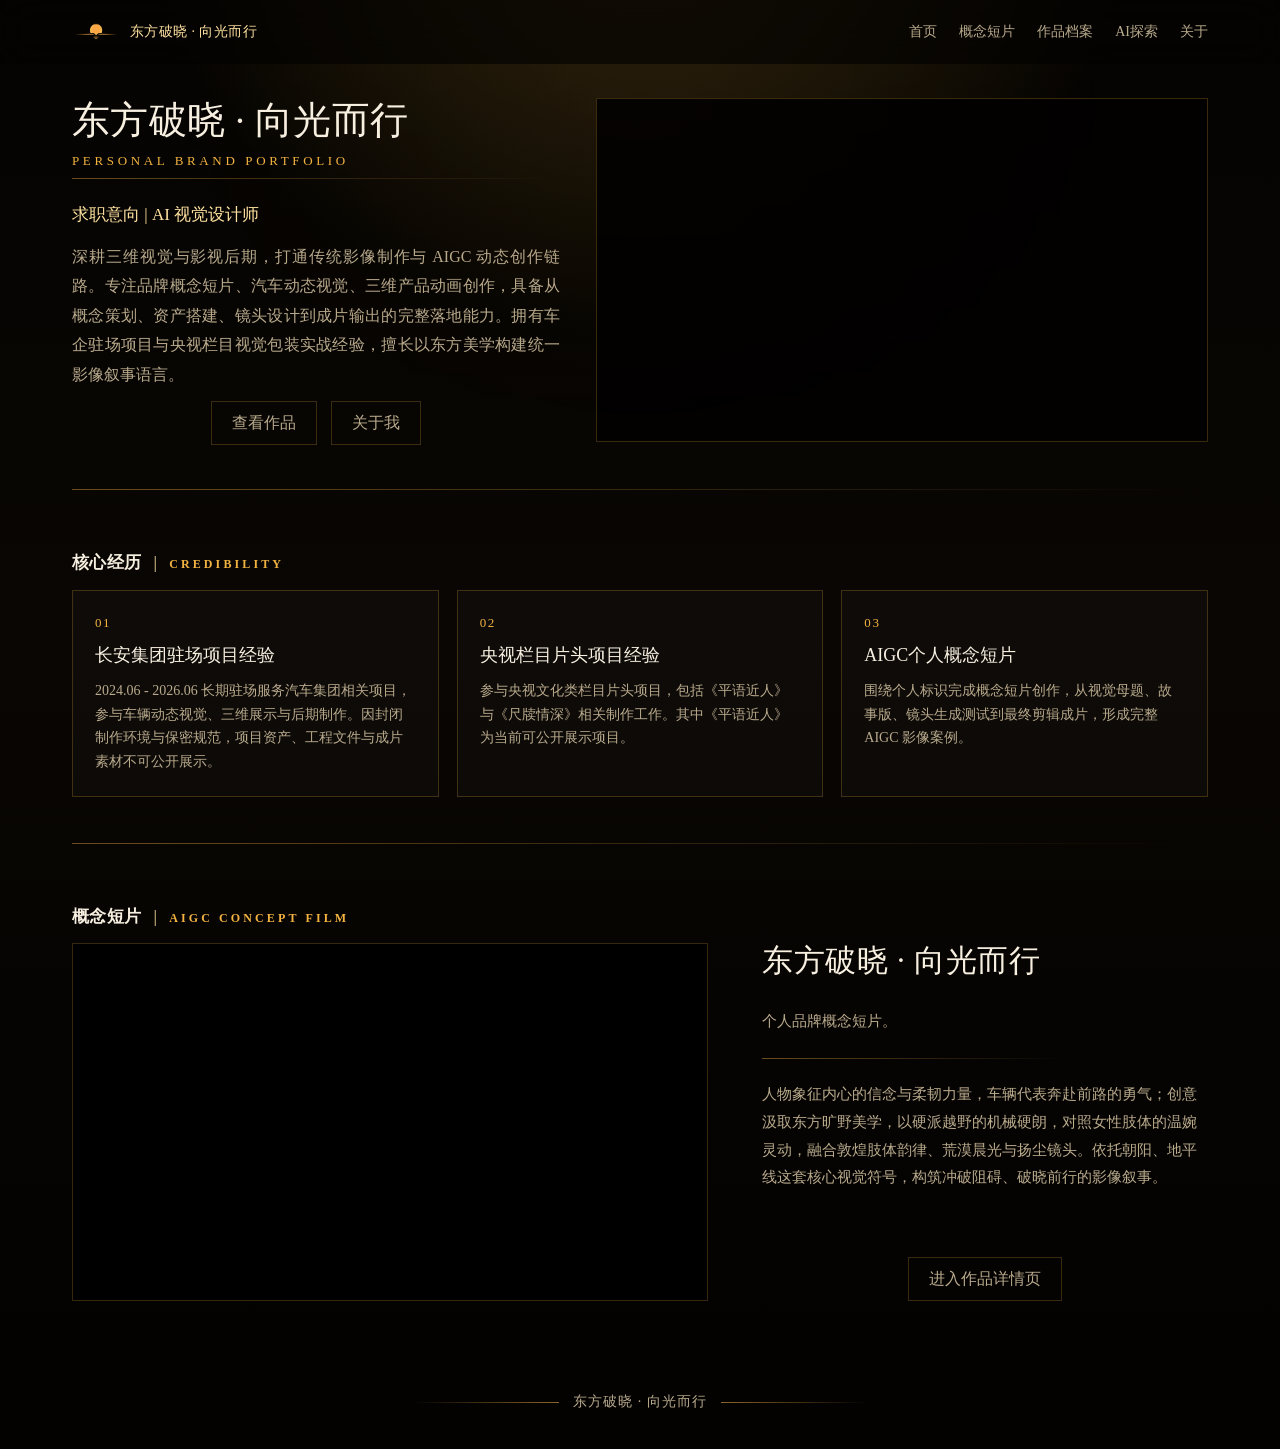
==== index.html @ c4050d62 "Deploy static portfolio site" ====
﻿<!doctype html>
<html lang="zh-CN">
  <head>
    <meta charset="UTF-8" />
    <meta name="viewport" content="width=device-width, initial-scale=1.0" />
    <title>东方破晓｜AI视觉作品集</title>
    <meta
      name="description"
      content="东方破晓 · 向光而行｜雷雨东个人求职作品集，面向 AI视觉设计、AIGC动态影像、三维产品视觉方向。"
    />
    <link rel="stylesheet" href="styles.css" />
  </head>
  <body>
    <header class="site-header">
      <nav class="nav">
        <a class="brand-mark" href="index.html">
          <img src="assets/brand/logo-nav.png" alt="东方破晓 Logo" />
          <span>东方破晓 · 向光而行</span>
        </a>
        <div class="nav-links">
          <a href="index.html">首页</a>
          <a href="dawn.html">概念短片</a>
          <a href="works.html">作品档案</a>
          <a href="ai.html">AI探索</a>
          <a href="about.html">关于</a>
        </div>
      </nav>
    </header>

    <main>
      <section class="hero home-hero">
        <div class="hero-copy">
          <div class="brand-lockup">
            <h1 class="brand-title">东方破晓 · 向光而行</h1>
            <p class="kicker title-subline">Personal Brand Portfolio</p>
          </div>
          <p class="identity">求职意向 | AI 视觉设计师</p>
          <div class="lead home-lead">
            <p>深耕三维视觉与影视后期，打通传统影像制作与 AIGC 动态创作链路。专注品牌概念短片、汽车动态视觉、三维产品动画创作，具备从概念策划、资产搭建、镜头设计到成片输出的完整落地能力。拥有车企驻场项目与央视栏目视觉包装实战经验，擅长以东方美学构建统一影像叙事语言。</p>
          </div>
          <div class="actions">
            <a class="button secondary" href="works.html">查看作品</a>
            <a class="button secondary" href="about.html">关于我</a>
          </div>
        </div>
        <div class="hero-logo brand-stage">
          <video class="brand-logo-video" src="assets/brand/logo-animation.mp4" autoplay muted loop playsinline></video>
        </div>
      </section>

      <section class="section home-divider">
        <div class="section-head home-section-head">
          <h2 class="line-title"><span>核心经历</span><b>|</b><small>CREDIBILITY</small></h2>
        </div>
        <div class="proof-grid">
          <article class="proof-card">
            <span>01</span>
            <h3>长安集团驻场项目经验</h3>
            <p>
              2024.06 - 2026.06 长期驻场服务汽车集团相关项目，参与车辆动态视觉、三维展示与后期制作。因封闭制作环境与保密规范，项目资产、工程文件与成片素材不可公开展示。
            </p>
          </article>
          <article class="proof-card">
            <span>02</span>
            <h3>央视栏目片头项目经验</h3>
            <p>
              参与央视文化类栏目片头项目，包括《平语近人》与《尺牍情深》相关制作工作。其中《平语近人》为当前可公开展示项目。
            </p>
          </article>
          <article class="proof-card">
            <span>03</span>
            <h3>AIGC个人概念短片</h3>
            <p>
              围绕个人标识完成概念短片创作，从视觉母题、故事版、镜头生成测试到最终剪辑成片，形成完整 AIGC 影像案例。
            </p>
          </article>
        </div>
      </section>

      <section class="section home-divider">
        <div class="section-head home-section-head">
          <h2 class="line-title"><span>概念短片</span><b>|</b><small>AIGC CONCEPT FILM</small></h2>
        </div>
        <article class="main-project">
          <div class="video-frame">
            <iframe
              class="bili-embed"
              src="https://player.bilibili.com/player.html?bvid=BV1W7Nt6AE2j&page=1&high_quality=1&danmaku=0&autoplay=0"
              title="东方破晓 · 向光而行"
              allowfullscreen="allowfullscreen"
              scrolling="no"
              frameborder="0"
            ></iframe>
          </div>
          <div class="main-project-copy">
            <h3>东方破晓 · 向光而行</h3>
            <div class="main-project-text">
              <p>个人品牌概念短片。</p>
              <span class="copy-divider"></span>
              <p>
                人物象征内心的信念与柔韧力量，车辆代表奔赴前路的勇气；创意汲取东方旷野美学，以硬派越野的机械硬朗，对照女性肢体的温婉灵动，融合敦煌肢体韵律、荒漠晨光与扬尘镜头。依托朝阳、地平线这套核心视觉符号，构筑冲破阻碍、破晓前行的影像叙事。
              </p>
            </div>
            <a class="button secondary" href="dawn.html">进入作品详情页</a>
          </div>
        </article>
      </section>
    </main>

    <footer class="footer">东方破晓 · 向光而行</footer>
  </body>
</html>
---- styles.css ----
:root {
  --bg: #050402;
  --panel: #0d0a05;
  --panel-2: #151006;
  --text: #f7efe0;
  --muted: #b9aa8c;
  --line: rgba(224, 166, 55, 0.24);
  --line-strong: rgba(243, 179, 65, 0.58);
  --gold: #f3b341;
  --gold-2: #ffe2a0;
  --sand: #c88a3a;
  --white: #fff8eb;
  --max: 1180px;
}

* {
  box-sizing: border-box;
}

html {
  scroll-behavior: smooth;
}

body {
  margin: 0;
  color: var(--text);
  background:
    radial-gradient(circle at 50% -12%, rgba(243, 179, 65, 0.22), transparent 32rem),
    linear-gradient(180deg, #050402 0%, #090603 44%, #030201 100%);
  font-family: "Noto Serif SC", "Songti SC", "Microsoft YaHei", serif;
  letter-spacing: 0;
}

body::before {
  content: "";
  position: fixed;
  inset: 0;
  pointer-events: none;
  opacity: 0.18;
  background: radial-gradient(circle at 50% 10%, rgba(243, 179, 65, 0.12), transparent 36rem);
  mask-image: linear-gradient(to bottom, #000, transparent 76%);
}

body.soft-glow-page::after {
  content: "";
  position: fixed;
  inset: 0;
  z-index: -1;
  pointer-events: none;
  background:
    radial-gradient(circle at 28% 18%, rgba(243, 179, 65, 0.16), transparent 34rem),
    radial-gradient(circle at 72% 8%, rgba(243, 179, 65, 0.1), transparent 32rem);
  mask-image: linear-gradient(to bottom, #000, transparent 82%);
}

a {
  color: inherit;
  text-decoration: none;
}

img,
video {
  display: block;
  width: 100%;
}

iframe {
  display: block;
  width: 100%;
  border: 0;
}

.site-header {
  position: sticky;
  top: 0;
  z-index: 20;
  backdrop-filter: blur(18px);
  background: rgba(5, 4, 2, 0.72);
  border-bottom: 0;
}

.nav {
  max-width: var(--max);
  margin: 0 auto;
  padding: 18px 22px;
  display: flex;
  justify-content: space-between;
  align-items: center;
  gap: 24px;
}

.brand-mark {
  display: flex;
  align-items: center;
  gap: 10px;
  font-weight: 500;
  color: var(--gold-2);
  font-size: 14px;
  letter-spacing: 0.03em;
}

.brand-mark img {
  width: 48px;
  height: 28px;
  object-fit: contain;
}

.nav-links {
  display: flex;
  gap: 22px;
  color: var(--muted);
  font-size: 14px;
}

.nav-links a:hover {
  color: var(--gold);
}

.hero {
  max-width: var(--max);
  margin: 0 auto;
  padding: 76px 22px 54px;
  display: grid;
  grid-template-columns: minmax(0, 488px) minmax(0, 680px);
  gap: 12px;
  align-items: center;
}

.home-hero {
  min-height: auto;
  grid-template-columns: minmax(0, 488px) minmax(0, 1fr);
  gap: 36px;
  padding-top: 34px;
  padding-bottom: 44px;
  align-items: stretch;
  justify-content: stretch;
}

.home-hero .hero-logo {
  width: 100%;
  max-width: 100%;
  height: auto;
  min-height: 0;
  aspect-ratio: 16 / 9;
  align-self: start;
  justify-self: stretch;
}

.page-hero {
  max-width: var(--max);
  margin: 0 auto;
  padding: 104px 22px 72px;
}

.about-hero {
  display: grid;
  grid-template-columns: 150px minmax(0, 1fr);
  gap: 48px;
  align-items: center;
  padding-bottom: 28px;
}

.about-hero-copy {
  max-width: 980px;
  transform: translateY(18px);
}

.about-mobile-summary {
  display: none;
}

.profile-avatar {
  margin: 0;
  width: 150px;
  aspect-ratio: 5 / 7;
  border: 1px solid var(--line-strong);
  padding: 10px;
  background: transparent;
  overflow: hidden;
}

.profile-avatar img {
  width: 100%;
  height: 100%;
  object-fit: cover;
  object-position: center 12%;
  transform: scale(1.16);
  display: block;
}

.dawn-hero {
  display: grid;
  grid-template-columns: minmax(360px, 0.78fr) minmax(0, 1fr);
  gap: 52px;
  align-items: center;
}

.dawn-hero .hero-logo {
  width: 100%;
  justify-self: stretch;
}

.dawn-hero .hero-copy {
  max-width: 720px;
  height: auto;
  grid-template-rows: none;
  align-self: center;
}

.page-hero.with-mark {
  display: grid;
  grid-template-columns: minmax(0, 0.95fr) minmax(320px, 0.75fr);
  gap: 52px;
  align-items: center;
}

.page-hero .lead {
  max-width: 820px;
  font-size: 18px;
}

.hero-logo {
  border: 1px solid var(--line);
  background: #020100;
  padding: 0;
  box-shadow: none;
  display: grid;
  place-items: center;
  aspect-ratio: 16 / 9;
  overflow: hidden;
}

.hero-logo img {
  width: 72%;
  max-width: 560px;
  margin: 0 auto;
}

.brand-stage p {
  margin: 22px 0 0;
  text-align: center;
  font-size: 13px;
  color: rgba(255, 226, 160, 0.72);
}

.kicker,
.eyebrow {
  color: var(--gold);
  font-size: 13px;
  letter-spacing: 0.18em;
  text-transform: uppercase;
}

.title-subline {
  width: max-content;
  max-width: 100%;
  margin: -6px 0 0;
  letter-spacing: 0.22em;
}

.brand-lockup {
  position: relative;
  display: block;
  width: 488px;
  max-width: 100%;
  padding-bottom: 44px;
}

.brand-lockup::after {
  content: "";
  position: absolute;
  left: 0;
  right: 0;
  bottom: 8px;
  height: 1px;
  background: linear-gradient(90deg, rgba(243, 179, 65, 0.42), rgba(243, 179, 65, 0.16) 58%, transparent 100%);
}

.home-hero .title-subline {
  position: absolute;
  left: 0;
  right: 0;
  top: 56px;
  width: auto;
  margin: 0;
  padding: 0;
  border-bottom: 0;
  letter-spacing: 0.28em;
  line-height: 1;
  white-space: nowrap;
}

h1,
h2,
h3 {
  margin: 0;
  font-weight: 500;
}

h1 {
  font-size: clamp(36px, 4vw, 52px);
  line-height: 1.18;
}

.brand-title {
  display: block;
  width: 100%;
  white-space: nowrap;
  letter-spacing: 0.01em;
  font-weight: 500;
  font-size: clamp(30px, 2.95vw, 42px);
  text-align: left;
}

h1 span {
  color: var(--gold-2);
}

h2 {
  font-size: clamp(28px, 3vw, 40px);
  line-height: 1.1;
}

h3 {
  font-size: 24px;
}

p {
  color: var(--muted);
  line-height: 1.85;
}

.hero-copy {
  display: grid;
  gap: 12px;
  align-content: start;
  max-width: 488px;
  height: 100%;
  align-self: stretch;
  grid-template-rows: auto auto 1fr auto;
}

.hero-copy .lead {
  font-size: 16px;
  max-width: 488px;
  line-height: 1.68;
}

.home-lead {
  display: grid;
  align-content: start;
}

.home-lead p {
  margin: 0;
  color: var(--muted);
  line-height: 1.84;
  text-align: justify;
}

.identity {
  margin: 0;
  color: var(--gold-2);
  font-size: 17px;
}

.actions {
  display: flex;
  flex-wrap: wrap;
  justify-content: center;
  gap: 14px;
  margin-top: 0;
  align-self: end;
}

.button {
  display: inline-flex;
  min-height: 44px;
  align-items: center;
  justify-content: center;
  padding: 0 20px;
  border: 1px solid var(--line);
  color: var(--gold-2);
  background: rgba(243, 179, 65, 0.08);
  transition: transform 0.28s ease, border-color 0.28s ease, background 0.28s ease, box-shadow 0.28s ease, color 0.28s ease;
}

.button.secondary {
  color: var(--muted);
  background: transparent;
}

.button:hover {
  transform: translateY(-2px);
  color: var(--white);
  border-color: var(--line-strong);
  background:
    linear-gradient(135deg, rgba(243, 179, 65, 0.18), rgba(255, 226, 160, 0.04) 56%, rgba(243, 179, 65, 0.08));
  box-shadow: 0 14px 42px rgba(243, 179, 65, 0.08);
}

.section {
  max-width: var(--max);
  margin: 0 auto;
  padding: 46px 22px;
}

.home-divider {
  position: relative;
  padding-top: 64px;
}

.home-divider::before {
  content: "";
  position: absolute;
  top: 0;
  left: 22px;
  right: 22px;
  height: 1px;
  pointer-events: none;
  background: linear-gradient(90deg, rgba(243, 179, 65, 0.42), rgba(243, 179, 65, 0.16) 58%, transparent 100%);
}

.page-divider {
  position: relative;
  padding-top: 64px;
}

.page-divider::before,
.inline-section-divider::before {
  content: "";
  position: absolute;
  top: 0;
  height: 1px;
  pointer-events: none;
  background: linear-gradient(90deg, rgba(243, 179, 65, 0.42), rgba(243, 179, 65, 0.16) 58%, transparent 100%);
}

.page-divider::before {
  left: 22px;
  right: 22px;
}

.inline-section-divider::before {
  left: 0;
  right: 0;
}

.inline-section-divider {
  position: relative;
  height: 1px;
  margin: 46px 0 42px;
}

.compact-section {
  padding-top: 42px;
  padding-bottom: 42px;
}

.section-head {
  display: grid;
  grid-template-columns: minmax(0, 0.8fr) minmax(0, 1fr);
  gap: 38px;
  align-items: end;
  margin-bottom: 34px;
}

.home-section-head {
  display: flex;
  align-items: baseline;
  justify-content: flex-start;
  gap: 28px;
  margin-bottom: 16px;
}

.home-section-head.with-note {
  justify-content: flex-start;
}

.home-section-head p {
  margin: 0;
  max-width: 560px;
  font-size: 15px;
  line-height: 1.55;
}

.about-section {
  padding-top: 34px;
  padding-bottom: 34px;
}

.about-section .line-title {
  font-size: 19px;
}

.about-section .line-title b {
  font-size: 19px;
}

.about-section .line-title small {
  font-size: 13px;
}

.line-title {
  margin: 0;
  display: inline-flex;
  align-items: center;
  gap: 12px;
  font-size: 17px;
  line-height: 1.2;
  font-weight: 600;
  white-space: nowrap;
  letter-spacing: 0.02em;
}

.line-title b {
  color: var(--gold-2);
  font-size: 17px;
  line-height: 1.2;
  font-weight: 400;
}

.line-title small {
  color: var(--gold);
  font-size: 12px;
  font-weight: 600;
  letter-spacing: 0.26em;
  text-transform: uppercase;
  line-height: 1.2;
  transform: translateY(1px);
}

.title-with-note {
  grid-template-columns: auto minmax(0, 1fr);
}

.title-with-note > p {
  margin: 0 0 5px;
  max-width: 560px;
}

.split-title {
  display: inline-grid;
  gap: 8px;
  width: max-content;
  max-width: 100%;
  font-size: clamp(24px, 2.45vw, 32px);
  line-height: 1.12;
}

.split-title small {
  display: block;
  width: 100%;
  color: var(--gold);
  font-size: 12px;
  line-height: 1;
  font-weight: 400;
  letter-spacing: 0.42em;
  text-transform: uppercase;
}

.section-head > div:only-child {
  grid-column: 1 / -1;
}

.intro-card,
.proof-card,
.link-card,
.profile-strip {
  border: 1px solid var(--line);
  background: rgba(255, 255, 255, 0.025);
}

.project-note {
  margin-top: 22px;
  padding: 28px;
  border: 1px solid var(--line);
  background: transparent;
  position: relative;
  overflow: hidden;
}

.project-note::before {
  content: "";
  position: absolute;
  inset: 0;
  opacity: 0;
  pointer-events: none;
  background:
    linear-gradient(135deg, rgba(243, 179, 65, 0.12), transparent 58%),
    radial-gradient(circle at 18% 0%, rgba(243, 179, 65, 0.14), transparent 26rem);
  transition: opacity 0.32s ease;
}

.project-note:hover::before {
  opacity: 1;
}

.project-note > * {
  position: relative;
  z-index: 1;
}

.concept-background {
  display: block;
  margin-top: 0;
  padding: 28px;
  border: 1px solid var(--line);
  overflow: hidden;
}

.concept-background p {
  margin: 0 0 18px;
  font-size: 15px;
  line-height: 1.78;
  max-width: 1040px;
  text-align: justify;
}

.concept-background p:last-child {
  margin-bottom: 0;
}

.proof-card,
.link-card,
.profile-strip,
.work-card,
.work-text-card,
.work-media,
.wide-image,
.concept-background,
.skill,
.process-card,
.experience aside,
.experience article,
.contact-card {
  position: relative;
  overflow: hidden;
  transition: transform 0.32s ease, border-color 0.32s ease, background 0.32s ease, box-shadow 0.32s ease;
}

.proof-card::before,
.link-card::before,
.profile-strip::before,
.work-card::before,
.work-text-card::before,
.work-media::before,
.concept-background::before,
.skill::before,
.process-card::before,
.experience aside::before,
.experience article::before,
.contact-card::before {
  content: "";
  position: absolute;
  inset: 0;
  pointer-events: none;
  opacity: 0;
  background:
    linear-gradient(135deg, rgba(243, 179, 65, 0.13), rgba(255, 226, 160, 0.02) 42%, transparent 78%),
    radial-gradient(circle at 18% 0%, rgba(243, 179, 65, 0.16), transparent 34rem);
  transition: opacity 0.32s ease;
}

.proof-card::after,
.link-card::after,
.profile-strip::after,
.work-card::after,
.work-text-card::after,
.work-media::after,
.concept-background::after,
.skill::after,
.process-card::after,
.experience aside::after,
.experience article::after,
.contact-card::after {
  content: "";
  position: absolute;
  left: 22px;
  right: 22px;
  bottom: 0;
  height: 1px;
  pointer-events: none;
  opacity: 0;
  background: linear-gradient(90deg, transparent, rgba(243, 179, 65, 0.82), transparent);
  transition: opacity 0.32s ease;
}

.proof-card > *,
.link-card > *,
.profile-strip > *,
.work-card > *,
.work-text-card > *,
.work-media > *,
.concept-background > *,
.skill > *,
.process-card > *,
.experience aside > *,
.experience article > *,
.contact-card > * {
  position: relative;
  z-index: 1;
}

.proof-card:hover,
.link-card:hover,
.profile-strip:hover,
.work-card:hover,
.work-text-card:hover,
.work-media:hover,
.wide-image:hover,
.concept-background:hover,
.skill:hover,
.process-card:hover,
.experience aside:hover,
.experience article:hover,
.contact-card:hover {
  transform: translateY(-3px);
  border-color: var(--line-strong);
  background: rgba(255, 255, 255, 0.028);
  box-shadow: 0 18px 60px rgba(243, 179, 65, 0.07);
}

.proof-card:hover::before,
.link-card:hover::before,
.profile-strip:hover::before,
.work-card:hover::before,
.work-text-card:hover::before,
.work-media:hover::before,
.concept-background:hover::before,
.skill:hover::before,
.process-card:hover::before,
.experience aside:hover::before,
.experience article:hover::before,
.contact-card:hover::before,
.proof-card:hover::after,
.link-card:hover::after,
.profile-strip:hover::after,
.work-card:hover::after,
.work-text-card:hover::after,
.work-media:hover::after,
.concept-background:hover::after,
.skill:hover::after,
.process-card:hover::after,
.experience aside:hover::after,
.experience article:hover::after,
.contact-card:hover::after {
  opacity: 1;
}

.intro-card {
  padding: clamp(26px, 4vw, 44px);
}

.intro-card h2 {
  max-width: 980px;
}

.intro-card p {
  max-width: 900px;
}

.proof-grid {
  display: grid;
  grid-template-columns: repeat(3, 1fr);
  gap: 18px;
}

.proof-card {
  padding: 22px;
  min-height: 190px;
}

.proof-card h3 {
  margin-top: 12px;
  font-size: 18px;
  line-height: 1.35;
  white-space: nowrap;
}

.proof-card p {
  margin: 12px 0 0;
  font-size: 14px;
  line-height: 1.7;
}

.proof-card span,
.link-card span {
  color: var(--gold);
  font-size: 13px;
  letter-spacing: 0.12em;
  text-transform: uppercase;
}

.main-project {
  display: grid;
  grid-template-columns: minmax(0, 680px) minmax(0, 488px);
  gap: 12px;
  align-items: stretch;
}

.video-frame {
  border: 1px solid var(--line);
  background: #000;
  aspect-ratio: 16 / 9;
  overflow: hidden;
}

.main-project video {
  width: 100%;
  height: 100%;
  display: block;
  object-fit: cover;
}

.main-project .bili-embed,
.work-media .bili-embed,
.dawn-video.bili-embed {
  width: 100%;
  height: 100%;
  background: #000;
}

.main-project-copy {
  min-height: 100%;
  padding: 0 0 0 42px;
  border: 0;
  background: transparent;
  display: grid;
  grid-template-rows: auto 1fr auto;
  gap: 18px;
  align-content: stretch;
}

.main-project-copy h3 {
  font-weight: 500;
  font-size: clamp(28px, 2.45vw, 36px);
  line-height: 1.16;
  letter-spacing: 0.02em;
  white-space: nowrap;
}

.main-project-copy .title-subline {
  margin-top: -2px;
}

.main-project-copy p {
  margin: 0;
  font-size: 15px;
  line-height: 1.86;
}

.main-project-text {
  display: grid;
  gap: 22px;
  max-width: 488px;
  align-content: start;
  padding-top: 10px;
}

.copy-divider {
  display: block;
  width: 68%;
  height: 1px;
  background: linear-gradient(90deg, rgba(243, 179, 65, 0.42), rgba(243, 179, 65, 0.16) 58%, transparent 100%);
}

.project-meta {
  display: grid;
  gap: 18px;
  margin-top: 2px;
}

.project-meta p {
  display: grid;
  grid-template-columns: 72px minmax(0, 1fr);
  gap: 14px;
  align-items: baseline;
}

.project-meta strong {
  color: var(--gold);
  font-size: 13px;
  font-weight: 500;
  white-space: nowrap;
}

.project-meta span {
  color: var(--muted);
  font-size: 14px;
  line-height: 1.55;
}

.main-project-copy .button {
  justify-self: center;
  align-self: end;
}

.link-grid {
  display: grid;
  grid-template-columns: repeat(4, 1fr);
  gap: 14px;
}

.link-card {
  min-height: 164px;
  padding: 22px;
}

.link-card h3 {
  color: var(--gold);
  font-size: 18px;
  line-height: 1.3;
  white-space: nowrap;
}

.link-card p {
  margin: 12px 0 0;
  font-size: 14px;
  line-height: 1.7;
}

.link-card:hover {
  transform: translateY(-4px);
}

.profile-strip {
  display: grid;
  grid-template-columns: 0.9fr 1.35fr 0.7fr;
  gap: 24px;
  align-items: center;
  padding: 28px 32px;
}

.profile-line {
  white-space: nowrap;
}

.profile-tags {
  display: flex;
  flex-wrap: wrap;
  gap: 10px;
}

.profile-tags span {
  border: 1px solid var(--line);
  color: var(--gold-2);
  padding: 7px 10px;
  font-size: 13px;
  background: rgba(243, 179, 65, 0.035);
  transition: border-color 0.28s ease, background 0.28s ease, color 0.28s ease;
}

.profile-tags span:hover {
  border-color: var(--line-strong);
  background: rgba(243, 179, 65, 0.09);
  color: var(--white);
}

.contact-mini {
  display: grid;
  justify-items: start;
  gap: 8px;
}

.contact-mini p {
  margin: 0;
}

.feature {
  display: grid;
  grid-template-columns: minmax(0, 1.15fr) minmax(320px, 0.85fr);
  gap: 28px;
  align-items: stretch;
}

.feature video,
.feature img,
.media-frame {
  border: 1px solid var(--line);
  background: #000;
}

.feature video {
  aspect-ratio: 16 / 9;
  object-fit: cover;
}

.feature-panel {
  padding: 34px;
  background: rgba(255, 255, 255, 0.025);
  border: 1px solid var(--line);
  display: grid;
  align-content: center;
  gap: 18px;
}

.metric-row {
  display: grid;
  grid-template-columns: repeat(3, 1fr);
  gap: 12px;
}

.metric {
  border-top: 1px solid var(--line);
  padding-top: 16px;
}

.metric strong {
  display: block;
  color: var(--gold-2);
  font-size: 26px;
  font-weight: 500;
}

.asset-board-card {
  aspect-ratio: 75 / 32;
  border: 1px solid var(--line);
  padding: 0;
  background: transparent;
  overflow: hidden;
}

.logo-process-card {
  border: 1px solid var(--line);
  background: #020100;
  overflow: hidden;
}

.logo-process-card img {
  width: 100%;
  height: auto;
  display: block;
}

.asset-board-card img {
  width: 100%;
  height: 100%;
  object-fit: contain;
  background: #fff;
}

.dawn-video {
  aspect-ratio: 16 / 9;
  object-fit: contain;
}

.process-grid {
  display: grid;
  grid-template-columns: repeat(4, 1fr);
  gap: 14px;
}

.process-card {
  border: 1px solid var(--line);
  padding: 22px;
  min-height: 180px;
  background: rgba(255, 255, 255, 0.02);
}

.process-card span {
  color: var(--gold);
  font-size: 12px;
}

.work-grid {
  display: grid;
  grid-template-columns: 1fr;
  gap: 0;
}

.work-grid.two {
  grid-template-columns: 1fr;
}

.work-entry {
  display: grid;
  gap: 18px;
  padding: 0;
  margin: 0 0 52px;
}

.work-entry + .work-entry {
  position: relative;
  padding-top: 52px;
  border-top: 0;
}

.archive-manual-entry {
  position: relative;
  padding-top: 52px;
  border-top: 0;
}

.work-entry + .work-entry::before,
.archive-manual-entry::before,
.automotive-item + .automotive-item::before,
.archive-section-divider::before,
.work-grid::after,
.work-project-list::after {
  content: "";
  position: absolute;
  left: 0;
  right: 0;
  top: 0;
  height: 1px;
  pointer-events: none;
  background: linear-gradient(90deg, rgba(243, 179, 65, 0.42), rgba(243, 179, 65, 0.16) 58%, transparent 100%);
}

.archive-section-divider {
  position: relative;
  padding-top: 64px;
}

.archive-section-divider::before {
  left: 22px;
  right: 22px;
}

.work-entry:last-child,
.automotive-item:last-child {
  margin-bottom: 0;
}

.work-entry-title {
  margin: 0;
  display: inline-flex;
  align-items: baseline;
  gap: 12px;
  font-size: 20px;
  line-height: 1.2;
  font-weight: 600;
  color: var(--text);
}

.work-entry-title b {
  color: var(--gold-2);
  font-size: 20px;
  line-height: 1.2;
  font-weight: 400;
}

.work-entry-title small {
  color: var(--gold);
  font-size: 20px;
  line-height: 1.2;
  font-weight: 600;
  letter-spacing: 0;
}

.work-card {
  border: 1px solid var(--line);
  background: transparent;
}

.video-work-card {
  overflow: visible;
}

.video-copy,
.work-text-card {
  padding: 28px;
  border: 1px solid var(--line);
  background: transparent;
}

.work-text-card p {
  margin: 0;
}

.video-copy p {
  margin: 0;
  max-width: none;
}

.video-work-card::after {
  display: none;
}

.work-media::before,
.work-media::after {
  display: none;
}

.work-media:hover,
.wide-image:hover {
  background: transparent;
}

.video-work-card .work-media,
.video-work-card .work-media:hover {
  transform: none;
  border-color: transparent;
  background: #000;
  box-shadow: none;
}

.work-project-list {
  display: grid;
  gap: 0;
  margin-bottom: 0;
}

.work-grid,
.work-project-list {
  position: relative;
  padding-bottom: 52px;
}

.work-grid::after,
.work-project-list::after {
  top: auto;
  bottom: 0;
}

.automotive-item {
  display: grid;
  gap: 18px;
  padding: 0;
  margin: 0 0 52px;
}

.automotive-item + .automotive-item {
  position: relative;
  padding-top: 52px;
  border-top: 0;
}

.automotive-item .wide-image {
  width: 100%;
}

.work-media {
  position: relative;
  aspect-ratio: 16 / 9;
  overflow: hidden;
  background: transparent;
}

.video-work-card .work-media {
  border: 0;
  background: #000;
}

.work-media img,
.work-media video {
  width: 100%;
  height: 100%;
  object-fit: contain;
  display: block;
  transition: transform 0.8s ease, filter 0.8s ease;
}

.work-card:hover .work-media img,
.work-card:hover .work-media video {
  transform: scale(1.035);
  filter: saturate(1.05) contrast(1.04);
}

.work-copy {
  padding: 20px;
}

.tags {
  display: flex;
  flex-wrap: wrap;
  gap: 8px;
  margin-top: 14px;
}

.tags b {
  color: var(--gold-2);
  border: 1px solid var(--line);
  padding: 5px 8px;
  font-size: 12px;
  font-weight: 400;
}

.experience {
  display: grid;
  grid-template-columns: 0.7fr 1.3fr;
  gap: 28px;
}

.experience-stack {
  display: block;
}

.experience-stack .home-section-head {
  margin-bottom: 18px;
}

.experience-stack article + .home-section-head {
  margin-top: 68px;
}

.experience-item-divider {
  height: 1px;
  margin: 24px 0;
  background: linear-gradient(90deg, rgba(243, 179, 65, 0.42), transparent);
}

.experience aside,
.experience article,
.contact-card {
  border: 1px solid var(--line);
  padding: 28px;
  background: transparent;
}

.contact-card-row {
  display: block;
}

.contact-info-row {
  display: grid;
  grid-template-columns: repeat(4, minmax(0, 1fr));
  gap: 28px;
  align-items: center;
  justify-items: center;
}

.contact-info-row p {
  margin: 0;
  white-space: nowrap;
}

.time {
  color: var(--gold-2);
  margin-top: 6px;
}

.skill-grid {
  display: grid;
  grid-template-columns: repeat(3, 1fr);
  gap: 16px;
}

.skill {
  padding: 22px;
  border: 1px solid var(--line);
  background: transparent;
}

.gallery {
  display: grid;
  gap: 18px;
}

.wide-image {
  border: 1px solid var(--line);
  background: transparent;
  transition: transform 0.32s ease, border-color 0.32s ease, background 0.32s ease, box-shadow 0.32s ease;
}

.story-grid {
  display: grid;
  grid-template-columns: repeat(2, 1fr);
  gap: 18px;
}

.archive-gallery {
  margin-top: 0;
  grid-template-columns: 1fr;
}

.footer {
  padding: 46px 22px 38px;
  color: var(--muted);
  border-top: 0;
  display: flex;
  align-items: center;
  justify-content: center;
  gap: 14px;
  font-size: 14px;
  letter-spacing: 0.08em;
}

.footer::before,
.footer::after {
  content: "";
  display: block;
  width: 146px;
  height: 1px;
  margin: 0;
  background: linear-gradient(90deg, transparent, rgba(243, 179, 65, 0.56));
}

.footer::after {
  background: linear-gradient(90deg, rgba(243, 179, 65, 0.56), transparent);
}

@media (max-width: 900px) {
  .hero,
  .about-hero,
  .dawn-hero,
  .page-hero.with-mark,
  .main-project,
  .feature,
  .section-head,
  .experience,
  .profile-strip {
    grid-template-columns: 1fr;
  }

  .work-grid,
  .work-grid.two,
  .skill-grid,
  .process-grid,
  .story-grid,
  .concept-background,
  .proof-grid,
  .link-grid,
  .contact-card-row,
  .contact-info-row {
    grid-template-columns: 1fr;
  }

  .nav {
    align-items: flex-start;
    flex-direction: column;
  }

  .nav-links {
    flex-wrap: wrap;
  }

  .profile-avatar {
    width: min(150px, 100%);
  }

  .hero {
    padding-top: 48px;
  }
}

@media (max-width: 640px) {
  body {
    background:
      radial-gradient(circle at 50% -8%, rgba(243, 179, 65, 0.18), transparent 24rem),
      linear-gradient(180deg, #050402 0%, #090603 48%, #030201 100%);
  }

  .site-header {
    position: static;
    background: rgba(5, 4, 2, 0.94);
    backdrop-filter: none;
  }

  .nav {
    width: 100%;
    padding: 14px 20px 12px;
    gap: 12px;
  }

  .brand-mark {
    width: 100%;
    gap: 10px;
    font-size: 15px;
    line-height: 1.2;
    white-space: nowrap;
  }

  .brand-mark img {
    width: 42px;
    height: 24px;
  }

  .nav-links {
    width: 100%;
    display: flex;
    flex-wrap: nowrap;
    justify-content: flex-end;
    gap: 16px;
    overflow-x: auto;
    padding: 2px 0 4px;
    font-size: 14px;
    line-height: 1.2;
    scrollbar-width: none;
  }

  .nav-links::-webkit-scrollbar {
    display: none;
  }

  .nav-links a {
    flex: 0 0 auto;
  }

  .hero,
  .page-hero,
  .section {
    width: 100%;
    max-width: none;
    padding-left: 20px;
    padding-right: 20px;
  }

  .hero {
    padding-top: 32px;
    padding-bottom: 32px;
  }

  .home-hero {
    gap: 24px;
    padding-top: 30px;
    padding-bottom: 34px;
  }

  .page-hero {
    padding-top: 44px;
    padding-bottom: 34px;
  }

  .section {
    padding-top: 34px;
    padding-bottom: 34px;
  }

  .home-divider,
  .page-divider,
  .archive-section-divider {
    padding-top: 44px;
  }

  .home-divider::before,
  .page-divider::before,
  .archive-section-divider::before {
    left: 20px;
    right: 20px;
  }

  .brand-lockup {
    width: 100%;
    padding-bottom: 30px;
  }

  .brand-lockup::after {
    bottom: 0;
  }

  .brand-title {
    font-size: 31px;
    line-height: 1.18;
    white-space: normal;
  }

  .home-hero .title-subline {
    top: 44px;
    font-size: 12px;
    letter-spacing: 0.22em;
  }

  h1 {
    font-size: 36px;
    line-height: 1.16;
  }

  h2 {
    font-size: 28px;
  }

  h3 {
    font-size: 21px;
  }

  p {
    line-height: 1.72;
  }

  .hero-copy {
    max-width: none;
    gap: 14px;
    height: auto;
    grid-template-rows: none;
  }

  .hero-copy .lead,
  .page-hero .lead {
    max-width: none;
    font-size: 15px;
    line-height: 1.75;
  }

  .home-lead p {
    line-height: 1.78;
    text-align: left;
  }

  .identity {
    font-size: 16px;
  }

  .actions {
    justify-content: center;
    gap: 12px;
    margin-top: 4px;
  }

  .button {
    min-height: 40px;
    padding: 0 18px;
    font-size: 15px;
  }

  .home-hero .hero-logo,
  .dawn-hero .hero-logo,
  .hero-logo,
  .video-frame,
  .work-media,
  .media-frame {
    width: 100%;
    aspect-ratio: 16 / 9;
  }

  .hero-logo img {
    width: 74%;
  }

  .line-title,
  .line-title b,
  .about-section .line-title,
  .about-section .line-title b {
    font-size: 20px;
  }

  .line-title {
    gap: 10px;
    white-space: normal;
  }

  .line-title small,
  .about-section .line-title small {
    font-size: 12px;
    letter-spacing: 0.22em;
  }

  .home-section-head {
    margin-bottom: 18px;
    gap: 14px;
  }

  .proof-grid,
  .skill-grid,
  .link-grid {
    gap: 14px;
  }

  .proof-card,
  .link-card,
  .skill,
  .experience aside,
  .experience article,
  .contact-card,
  .project-note,
  .video-copy,
  .work-text-card {
    padding: 22px;
  }

  .proof-card {
    min-height: auto;
  }

  .proof-card h3,
  .link-card h3 {
    font-size: 20px;
    white-space: normal;
  }

  .proof-card p,
  .link-card p,
  .skill p,
  .experience p,
  .contact-card p,
  .work-text-card p,
  .concept-background p {
    font-size: 15px;
    line-height: 1.72;
  }

  .main-project {
    gap: 22px;
  }

  .main-project-copy {
    padding-left: 0;
    gap: 16px;
  }

  .main-project-copy h3 {
    font-size: 30px;
    white-space: normal;
  }

  .main-project-text {
    max-width: none;
    gap: 16px;
    padding-top: 0;
  }

  .copy-divider {
    width: 72%;
  }

  .main-project-copy .button {
    justify-self: center;
  }

  .about-hero {
    grid-template-columns: 112px minmax(0, 1fr);
    gap: 22px;
    align-items: center;
  }

  .about-hero-copy {
    transform: none;
    align-self: center;
  }

  .about-hero .lead {
    font-size: 15px;
    line-height: 1.72;
  }

  .about-role {
    display: block;
  }

  .about-desktop-summary {
    display: none;
  }

  .about-mobile-summary {
    display: block;
    grid-column: 1 / -1;
    margin: 0;
    font-size: 15px;
    line-height: 1.72;
  }

  .profile-avatar {
    width: 112px;
    padding: 7px;
  }

  .profile-avatar img {
    transform: scale(1.08);
  }

  .dawn-hero {
    gap: 24px;
  }

  .dawn-hero .hero-copy {
    max-width: none;
  }

  .home-section-head.with-note {
    display: block;
  }

  .home-section-head.with-note .line-title {
    margin-bottom: 8px;
  }

  .home-section-head.with-note p {
    max-width: none;
    margin: 0;
    font-size: 14px;
    line-height: 1.55;
  }

  .concept-background {
    padding: 22px;
  }

  .asset-board-card {
    aspect-ratio: 75 / 32;
  }

  .work-entry {
    gap: 14px;
    margin-bottom: 40px;
  }

  .work-entry + .work-entry,
  .archive-manual-entry,
  .automotive-item + .automotive-item {
    padding-top: 40px;
  }

  .work-grid,
  .work-project-list {
    padding-bottom: 40px;
  }

  .work-entry-title {
    display: flex;
    flex-wrap: nowrap;
    gap: 8px 10px;
    font-size: 20px;
    line-height: 1.25;
    white-space: nowrap;
  }

  .work-entry-title b,
  .work-entry-title small {
    font-size: 20px;
    line-height: 1.25;
  }

  .automotive-item {
    gap: 14px;
    margin-bottom: 40px;
  }

  .wide-image {
    overflow: hidden;
  }

  .contact-info-row {
    grid-template-columns: 1fr;
    gap: 12px;
    justify-items: start;
  }

  .contact-info-row p {
    white-space: normal;
  }

  .footer {
    padding: 34px 20px 30px;
    gap: 10px;
    font-size: 12px;
  }

  .footer::before,
  .footer::after {
    width: 56px;
  }
}

@media (max-width: 420px) {
  .nav {
    padding-left: 18px;
    padding-right: 18px;
  }

  .hero,
  .page-hero,
  .section {
    padding-left: 18px;
    padding-right: 18px;
  }

  .home-divider::before,
  .page-divider::before,
  .archive-section-divider::before {
    left: 18px;
    right: 18px;
  }

  .brand-title {
    font-size: 29px;
  }

  .home-hero .title-subline {
    top: 42px;
    letter-spacing: 0.18em;
  }

  h1 {
    font-size: 32px;
  }

  .about-hero {
    grid-template-columns: 96px minmax(0, 1fr);
    gap: 18px;
  }

  .profile-avatar {
    width: 96px;
    padding: 6px;
  }

  .proof-card,
  .link-card,
  .skill,
  .experience aside,
  .experience article,
  .contact-card,
  .project-note,
  .video-copy,
  .work-text-card,
  .concept-background {
    padding: 20px;
  }

  .line-title,
  .line-title b,
  .line-title small,
  .about-section .line-title,
  .about-section .line-title b,
  .about-section .line-title small {
    line-height: 1.25;
  }
}

.ai-hero {
  padding-bottom: 56px;
}

.ai-feature-section {
  padding-top: 64px;
}

.ai-feature {
  display: grid;
  grid-template-columns: minmax(0, 0.72fr) minmax(320px, 0.58fr);
  gap: 22px;
  align-items: stretch;
}

.ai-feature-copy {
  display: grid;
  align-content: center;
  gap: 18px;
}

.ai-feature-copy h3 {
  margin: 0;
  font-size: clamp(30px, 3vw, 42px);
}

.ai-feature-copy p {
  margin: 0;
}

.ai-image-card {
  margin: 0;
  border: 1px solid var(--line);
  background: #000;
  overflow: hidden;
}

.ai-image-card img {
  width: 100%;
  height: 100%;
  object-fit: contain;
  display: block;
  transition: transform 0.8s ease, filter 0.8s ease;
}

.ai-image-card:hover img {
  transform: scale(1.025);
  filter: saturate(1.05) contrast(1.04);
}

.ai-poster {
  aspect-ratio: 4 / 5;
}

.ai-grid {
  display: grid;
  grid-template-columns: 1fr;
  gap: 18px;
}

.ai-grid.two {
  grid-template-columns: repeat(2, minmax(0, 1fr));
}

.ai-grid .ai-image-card {
  aspect-ratio: 16 / 9;
}

.ai-library-grid {
  display: grid;
  grid-template-columns: repeat(3, minmax(0, 1fr));
  gap: 18px;
}

.ai-library-grid .ai-image-card {
  aspect-ratio: 3 / 4;
}

.ai-library-grid .ai-image-card.wide {
  aspect-ratio: 16 / 9;
  grid-column: span 2;
}

@media (max-width: 900px) {
  .ai-feature,
  .ai-grid.two,
  .ai-library-grid {
    grid-template-columns: 1fr;
  }

  .ai-library-grid .ai-image-card.wide {
    grid-column: auto;
  }
}

@media (max-width: 640px) {
  .nav-links {
    gap: 14px;
  }

  .ai-hero {
    padding-bottom: 34px;
  }

  .ai-feature {
    gap: 18px;
  }

  .ai-poster,
  .ai-grid .ai-image-card,
  .ai-library-grid .ai-image-card,
  .ai-library-grid .ai-image-card.wide {
    aspect-ratio: auto;
  }

  .ai-image-card img {
    height: auto;
    object-fit: contain;
  }

  .ai-feature-copy h3 {
    font-size: 30px;
  }
}

@media (max-width: 420px) {
  .nav-links {
    gap: 12px;
    font-size: 13px;
  }
}

.ai-hero-mark {
  display: grid;
  grid-template-columns: minmax(0, 1fr) minmax(280px, 0.42fr);
  gap: 42px;
  align-items: center;
}

.ai-title-mark {
  margin: 0;
  justify-self: end;
  width: min(360px, 100%);
}

.ai-title-mark img {
  display: block;
  width: 100%;
  height: auto;
}

.ai-story-section {
  padding-top: 58px;
}

.ai-story-card p {
  margin: 0;
}

.ai-asset-stack {
  display: grid;
  gap: 24px;
}

.ai-asset-stack .ai-image-card {
  aspect-ratio: auto;
}

.ai-asset-stack .ai-image-card img {
  height: auto;
  object-fit: contain;
}

.ai-masonry {
  columns: 3 280px;
  column-gap: 18px;
}

.ai-masonry img {
  display: block;
  width: 100%;
  height: auto;
  margin: 0 0 18px;
  break-inside: avoid;
  background: transparent;
}

.ai-video-layout {
  display: grid;
  grid-template-columns: minmax(240px, 0.42fr) minmax(320px, 0.58fr);
  gap: 24px;
  align-items: stretch;
}

.ai-video-layout video {
  width: 100%;
  height: auto;
  max-height: 78vh;
  border: 1px solid var(--line);
  background: #000;
}

.ai-video-copy {
  display: grid;
  align-content: center;
  gap: 18px;
}

.ai-video-copy h3,
.ai-video-copy p {
  margin: 0;
}

@media (max-width: 900px) {
  .ai-hero-mark,
  .ai-video-layout {
    grid-template-columns: 1fr;
  }

  .ai-title-mark {
    justify-self: start;
    width: min(300px, 72vw);
  }
}

@media (max-width: 640px) {
  .ai-masonry {
    columns: 2 150px;
    column-gap: 12px;
  }

  .ai-masonry img {
    margin-bottom: 12px;
  }

  .ai-asset-stack {
    gap: 18px;
  }
}

/* AI exploration quick layout refresh */
.ai-page .ai-story-card h3 {
  margin: 0 0 14px;
  font-size: 22px;
}

.ai-case-stack {
  display: grid;
  gap: 26px;
}

.ai-case-image {
  margin: 0;
  background: transparent;
  border: 0;
}

.ai-case-image img {
  display: block;
  width: 100%;
  height: auto;
}

.ai-free-wall {
  columns: 4 220px;
  column-gap: 16px;
}

.ai-free-wall img {
  display: block;
  width: 100%;
  height: auto;
  margin: 0 0 16px;
  break-inside: avoid;
  border: 0;
  background: transparent;
}

.ai-video-only {
  display: block;
  max-width: 980px;
}

.ai-video-only video {
  width: 100%;
  height: auto;
  border: 0;
  background: transparent;
}

@media (max-width: 640px) {
  .ai-free-wall {
    columns: 2 145px;
    column-gap: 10px;
  }

  .ai-free-wall img {
    margin-bottom: 10px;
  }
}

/* AI exploration final layout */
.brand-logo-video {
  display: block;
  width: 72%;
  max-width: 560px;
  height: auto;
  margin: 0 auto;
}

.ai-hero {
  padding-bottom: 42px;
}

.ai-hero-mark {
  display: block;
}

.ai-case-overview {
  display: grid;
  grid-template-columns: minmax(280px, 0.42fr) minmax(0, 0.58fr);
  gap: 34px;
  align-items: center;
  padding: 28px 0;
  border-top: 1px solid var(--line);
  border-bottom: 1px solid var(--line);
}

.ai-case-overview video {
  display: block;
  width: 100%;
  height: auto;
  background: transparent;
  border: 0;
}

.ai-case-story {
  padding: 0;
  border: 0;
  background: transparent;
}

.ai-case-story h3 {
  margin: 0 0 18px;
  font-size: 24px;
  line-height: 1.25;
  color: var(--paper);
}

.ai-case-story p {
  margin: 0;
  max-width: none;
  color: var(--muted);
  font-size: 16px;
  line-height: 1.9;
}

.ai-case-stack,
.ai-design-stack {
  display: grid;
  gap: 34px;
}

.ai-case-image {
  margin: 0;
  border: 0;
  background: transparent;
  overflow: visible;
}

.ai-case-image img {
  display: block;
  width: 100%;
  height: auto;
  border: 0;
  background: transparent;
}

.ai-free-wall {
  columns: 4 220px;
  column-gap: 16px;
}

.ai-free-wall img {
  display: block;
  width: 100%;
  height: auto;
  margin: 0 0 16px;
  break-inside: avoid;
  border: 0;
  background: transparent;
}

@media (max-width: 900px) {
  .ai-case-overview {
    grid-template-columns: 1fr;
    gap: 22px;
  }
}

@media (max-width: 640px) {
  .brand-logo-video {
    width: 74%;
  }

  .ai-free-wall {
    columns: 2 145px;
    column-gap: 10px;
  }

  .ai-free-wall img {
    margin-bottom: 10px;
  }
}

/* AI exploration refinement */
.brand-logo-video {
  width: 88%;
  max-width: 720px;
}

.ai-hero-with-mark {
  display: grid;
  grid-template-columns: minmax(120px, 180px) minmax(0, 1fr);
  gap: 34px;
  align-items: stretch;
}

.ai-hero-mark-small {
  margin: 0;
  align-self: center;
  width: 100%;
  max-width: 168px;
  border: 1px solid rgba(203, 161, 74, 0.58);
  overflow: hidden;
  transition: border-color 0.35s ease, transform 0.35s ease;
}

.ai-hero-mark-small img {
  display: block;
  width: 100%;
  height: auto;
  transition: transform 0.45s ease;
}

.ai-hero-mark-small:hover {
  border-color: rgba(235, 198, 111, 0.92);
}

.ai-hero-mark-small:hover img {
  transform: scale(1.035);
}

.ai-hero-copy {
  display: flex;
  min-height: 168px;
  flex-direction: column;
  justify-content: center;
}

.ai-hero-copy .lead {
  max-width: 960px;
  text-align: justify;
  text-align-last: left;
}

.ai-case-overview {
  grid-template-columns: minmax(240px, 38%) minmax(0, 62%);
  align-items: stretch;
  gap: 40px;
  padding: 30px 0;
}

.ai-case-overview video {
  width: min(100%, 360px);
  max-height: 68vh;
  justify-self: center;
  border: 0;
  transition: transform 0.35s ease, filter 0.35s ease;
}

.ai-case-overview video:hover {
  filter: contrast(1.03) saturate(1.03);
}

.ai-case-story {
  display: flex;
  flex-direction: column;
  justify-content: center;
  gap: 11px;
  min-height: 100%;
}

.ai-case-story h3 {
  margin: 0;
  font-size: 24px;
  line-height: 1.25;
}

.ai-case-story h3 span {
  color: var(--gold);
}

.ai-case-story h4 {
  margin: 0 0 5px;
  font-size: 16px;
  line-height: 1.35;
  color: var(--paper);
}

.ai-case-story p {
  margin: 0;
  font-size: 15px;
  line-height: 1.62;
}

.ai-soft-divider {
  display: block;
  width: 100%;
  height: 1px;
  margin-top: 14px;
  background: linear-gradient(90deg, rgba(203, 161, 74, 0.78), rgba(203, 161, 74, 0));
}

.ai-case-story > div:nth-child(n + 3)::before {
  content: "";
  display: block;
  width: min(180px, 34%);
  height: 1px;
  margin: 4px 0 13px;
  background: linear-gradient(90deg, rgba(203, 161, 74, 0.72), rgba(203, 161, 74, 0));
}

.ai-page .line-title,
.ai-page .line-title b {
  font-size: 21px;
}

.ai-page .line-title small {
  font-size: 13px;
}

.ai-free-wall img {
  transition: transform 0.38s ease, filter 0.38s ease;
  transform-origin: center;
}

.ai-free-wall img:hover {
  transform: scale(1.045);
  filter: contrast(1.06) saturate(1.08) brightness(1.03);
}

.ai-case-image {
  overflow: hidden;
}

.ai-case-image img {
  transition: transform 0.55s ease, filter 0.55s ease;
  transform-origin: center;
}

.ai-case-image:hover img {
  transform: scale(1.018);
  filter: contrast(1.025) saturate(1.025);
}

/* Portfolio-wide image micro interactions */
.logo-process-card img,
.asset-board-card img,
.profile-avatar img,
.automotive-item .wide-image {
  transition: transform 0.48s ease, filter 0.48s ease, border-color 0.48s ease;
  transform-origin: center;
}

.logo-process-card:hover img,
.asset-board-card:hover img {
  transform: scale(1.018);
  filter: contrast(1.025) saturate(1.025) brightness(1.015);
}

.profile-avatar {
  transition: border-color 0.42s ease, box-shadow 0.42s ease;
}

.profile-avatar:hover {
  border-color: rgba(235, 198, 111, 0.82);
}

.profile-avatar:hover img {
  transform: scale(1.035);
  filter: contrast(1.03) saturate(1.03) brightness(1.02);
}

.automotive-item .wide-image:hover {
  transform: scale(1.022);
  filter: contrast(1.035) saturate(1.04) brightness(1.02);
}

@media (max-width: 900px) {
  .ai-hero-with-mark,
  .ai-case-overview {
    grid-template-columns: 1fr;
  }

  .ai-hero-copy {
    min-height: 0;
  }

  .ai-case-overview video {
    width: min(100%, 340px);
    justify-self: start;
  }
}

@media (max-width: 640px) {
  .brand-logo-video {
    width: 88%;
  }

  .ai-hero-mark-small {
    max-width: 140px;
  }

  .ai-page .page-hero {
    padding-left: 18px;
    padding-right: 18px;
  }

  .ai-hero-with-mark {
    gap: 18px;
  }

  .ai-hero-copy .lead {
    max-width: none;
    text-align: left;
  }

  .ai-case-overview {
    padding: 22px 0;
    gap: 20px;
  }

  .ai-case-overview video {
    width: min(100%, 300px);
    max-height: 62vh;
    justify-self: center;
  }

  .ai-case-story {
    gap: 12px;
  }

  .ai-case-story h3 {
    font-size: 22px;
  }

  .ai-case-story h4 {
    font-size: 15px;
  }

  .ai-case-story p {
    font-size: 14px;
    line-height: 1.68;
  }

  .ai-case-stack,
  .ai-design-stack {
    gap: 18px;
  }

  .ai-page .line-title,
  .ai-page .line-title b {
    font-size: 20px;
  }

  .ai-page .line-title small {
    font-size: 11px;
    letter-spacing: 0.2em;
  }

  .ai-free-wall {
    columns: 2 140px;
    column-gap: 10px;
  }

  .ai-free-wall img {
    margin-bottom: 10px;
  }
}
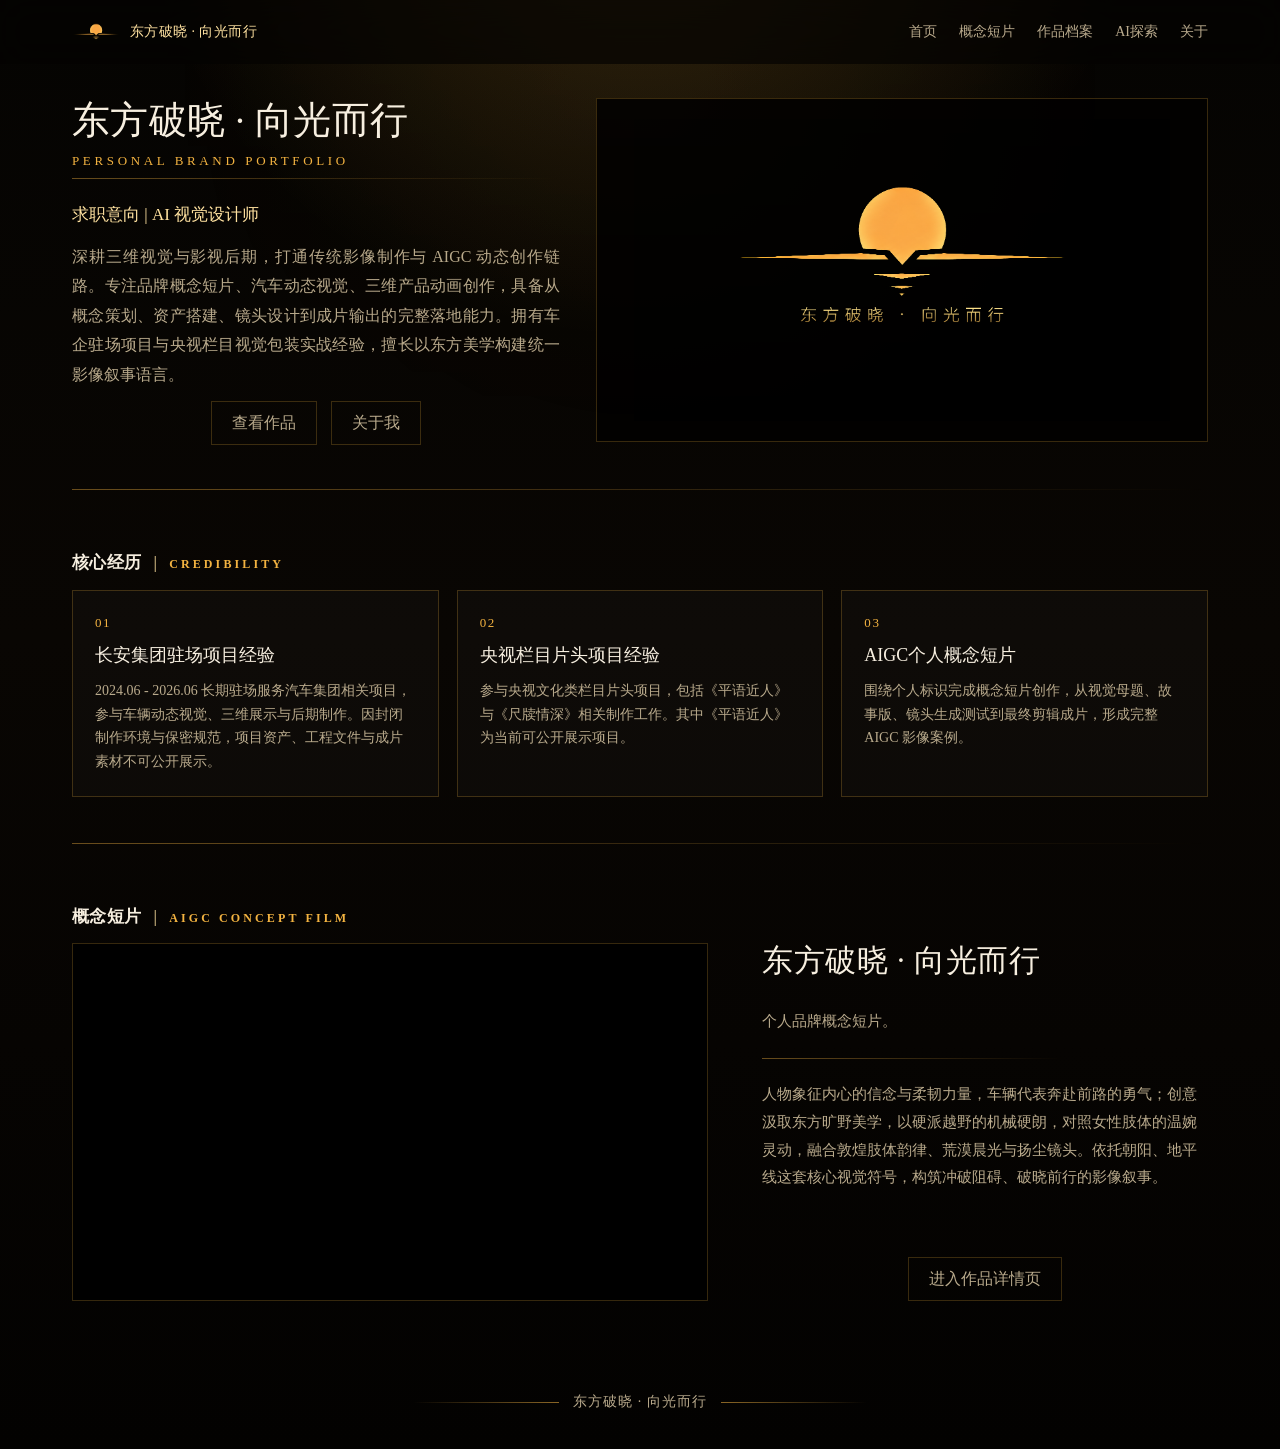
==== commit b6d9b237: "Fix mobile media playback" ====
--- a/index.html
+++ b/index.html
@@ -44,7 +44,7 @@
           </div>
         </div>
         <div class="hero-logo brand-stage">
-          <video class="brand-logo-video" src="assets/brand/logo-animation.mp4" autoplay muted loop playsinline></video>
+          <video class="brand-logo-video" src="assets/brand/logo-animation.mp4" poster="assets/brand/logo.png" autoplay muted loop playsinline webkit-playsinline preload="auto"></video>
         </div>
       </section>
 
--- a/styles.css
+++ b/styles.css
@@ -2460,6 +2460,31 @@
   filter: contrast(1.06) saturate(1.08) brightness(1.03);
 }
 
+.ai-free-wall.is-balanced {
+  display: grid;
+  grid-template-columns: repeat(var(--ai-wall-columns, 4), minmax(0, 1fr));
+  column-gap: 18px;
+}
+
+.ai-wall-column {
+  display: flex;
+  min-width: 0;
+  flex-direction: column;
+  gap: 18px;
+}
+
+.ai-wall-column:nth-child(2n) {
+  padding-top: 26px;
+}
+
+.ai-wall-column:nth-child(3n) {
+  padding-top: 12px;
+}
+
+.ai-free-wall.is-balanced img {
+  margin: var(--stagger, 0) 0 0;
+}
+
 .ai-case-image {
   overflow: hidden;
 }
@@ -2528,8 +2553,14 @@
     width: 88%;
   }
 
+  .home-hero .brand-logo-video,
+  .dawn-hero .brand-logo-video {
+    width: 96%;
+  }
+
   .ai-hero-mark-small {
-    max-width: 140px;
+    grid-area: mark;
+    max-width: 100px;
   }
 
   .ai-page .page-hero {
@@ -2538,12 +2569,43 @@
   }
 
   .ai-hero-with-mark {
-    gap: 18px;
+    grid-template-columns: 100px minmax(0, 1fr);
+    grid-template-areas:
+      "mark heading"
+      "lead lead";
+    align-items: center;
+    gap: 16px 16px;
+  }
+
+  .ai-hero-copy {
+    display: contents;
+    min-height: 0;
+  }
+
+  .ai-hero-heading {
+    grid-area: heading;
+    align-self: end;
+    transform: translateY(4px);
   }
 
   .ai-hero-copy .lead {
+    grid-area: lead;
     max-width: none;
     text-align: left;
+    font-size: 15px;
+    line-height: 1.75;
+  }
+
+  .ai-hero-copy .kicker {
+    font-size: 13px;
+    letter-spacing: 0.18em;
+    margin: 0 0 2px;
+    transform: translateY(10px);
+  }
+
+  .ai-hero-copy h1 {
+    font-size: clamp(30px, 9.6vw, 40px);
+    margin: 0 0 14px;
   }
 
   .ai-case-overview {
@@ -2590,11 +2652,27 @@
   }
 
   .ai-free-wall {
-    columns: 2 140px;
-    column-gap: 10px;
+    column-gap: 12px;
+  }
+
+  .ai-free-wall.is-balanced {
+    grid-template-columns: repeat(2, minmax(0, 1fr));
+    column-gap: 12px;
+  }
+
+  .ai-wall-column {
+    gap: 12px;
+  }
+
+  .ai-wall-column:nth-child(2n) {
+    padding-top: 18px;
+  }
+
+  .ai-wall-column:nth-child(3n) {
+    padding-top: 0;
   }
 
   .ai-free-wall img {
-    margin-bottom: 10px;
-  }
-}
+    margin-bottom: 0;
+  }
+}
